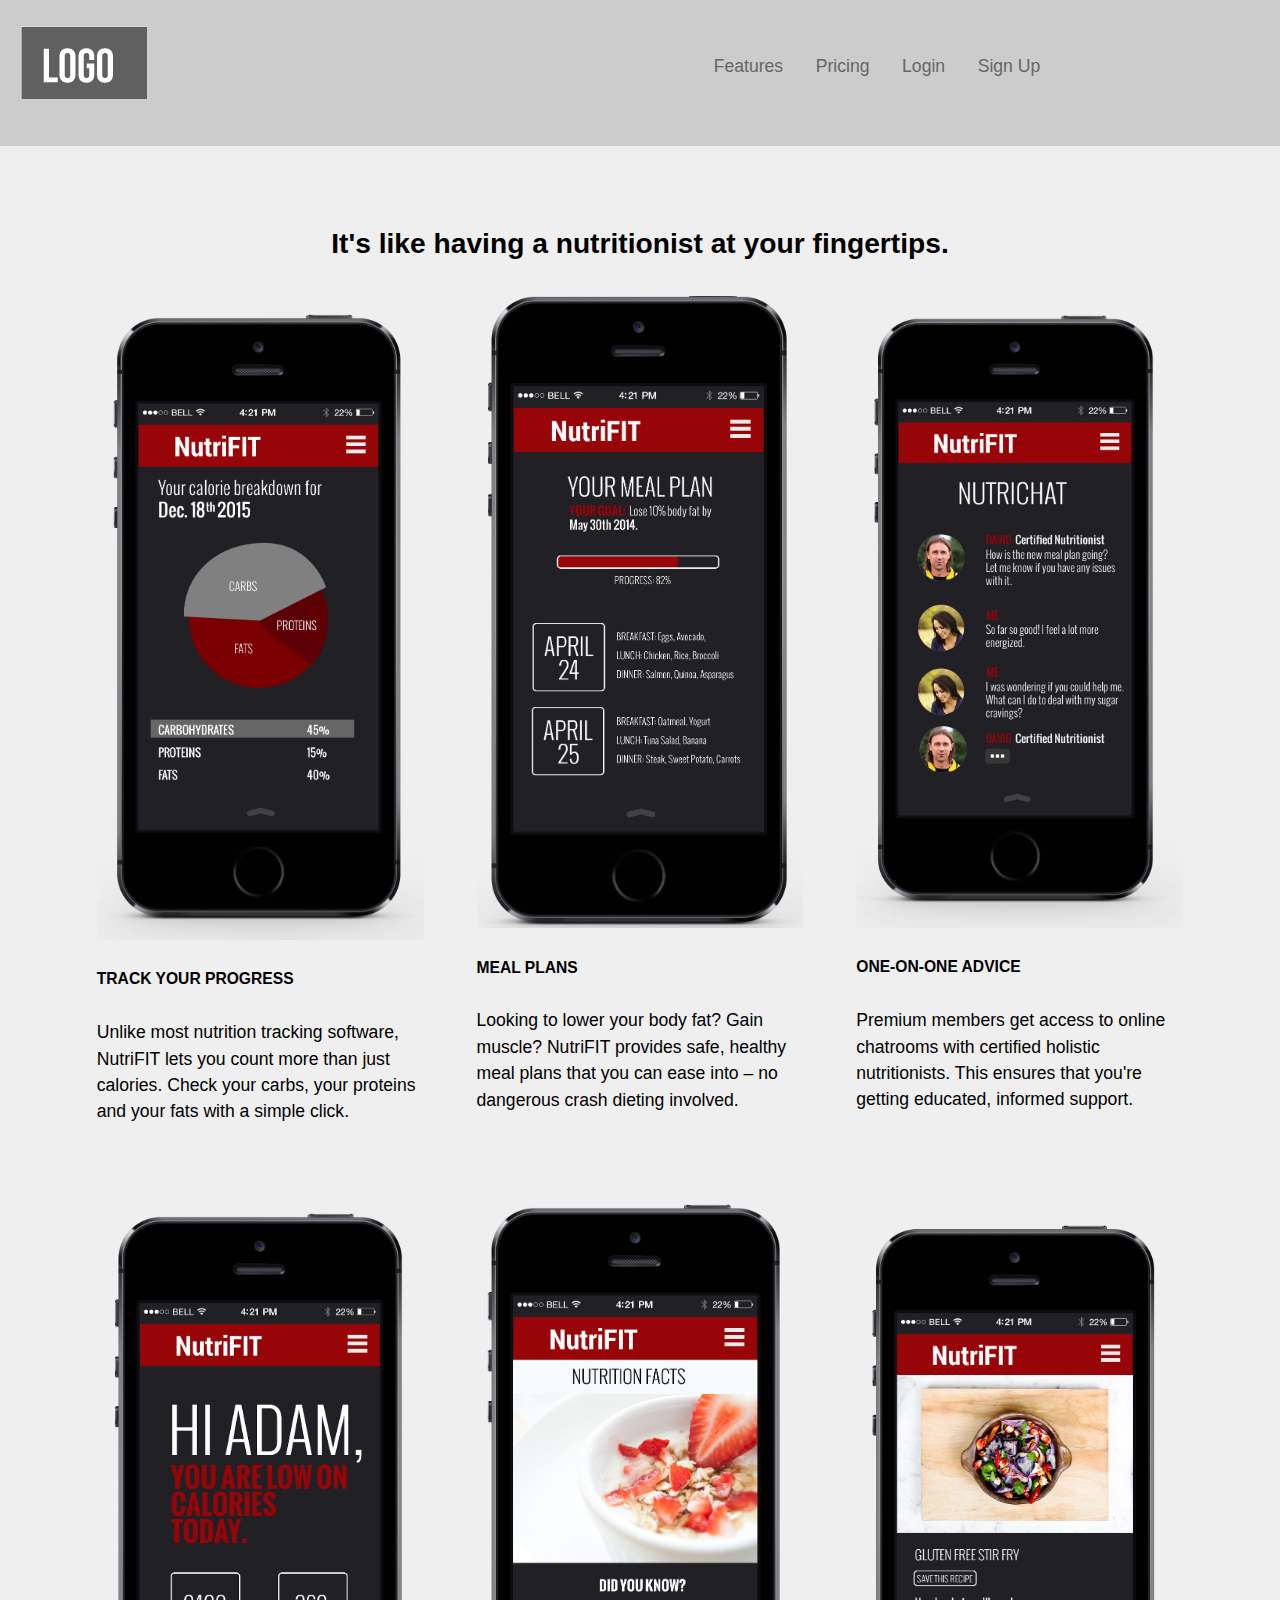
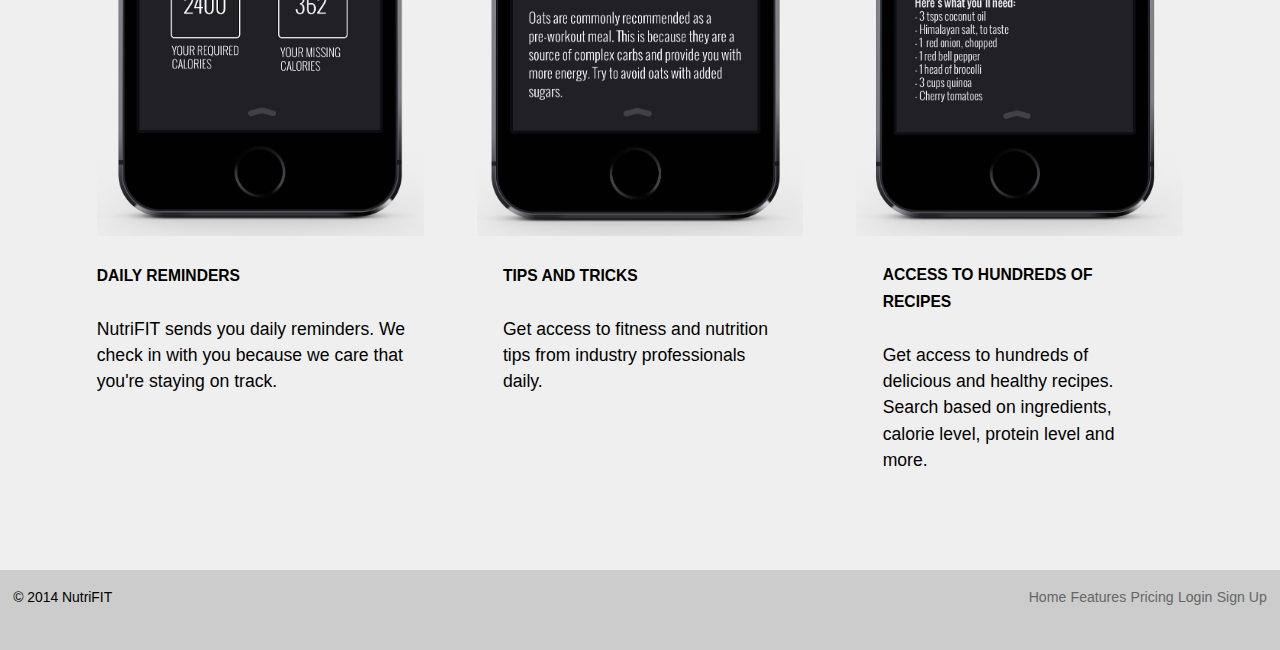
==== features.html @ 700e2582 "Initial Commit" ====
<!DOCTYPE html>
<html lang="en-ca">
<head>
  <meta charset="utf-8">
  <title>NutriFIT · The Cleaner Way To Get Fit!</title>
  <meta name="viewport" content="width=device-width,initial-scale=1">
  <link href="css/grid.css" rel="stylesheet">
  <link href="css/typography.css" rel="stylesheet">
  <link href="css/main.css" rel="stylesheet">
</head>
<body>

  <ul class="skip-links">
    <li><a href="#nav">Skip to Navigation</a></li>
    <li><a href="#main">Skip to the main content</a></li>
  </ul>

<header role="banner id="top" class="grid grid-middle section-dark masthead  pad-b-1-2">
  <div class="unit gutter-1-4 unit-xs-1-2 unit-s-1-2 unit-m-1-3 unit-l-1-3">

<div class="logo"> <a href="index.html"><img src="assets/logoplaceholder.png"> <alt="NutriFit Logo"></a></div>

  </div>

  <nav role="navigation" class="unit gutter-1-2 unit-xs-1 unit-s-1 unit-m-1-2 unit-l-1-2">
    <ul class="nav giga push-0">
      <li><a class="island-1-2" href="features.html">Features</a></li>
      <li><a class="island-1-2" href="pricing.html">Pricing</a></li>
      <li><a class="island-1-2" href="login.html">Login</a></li>
      <li><a class="island-1-2" href="signup.html">Sign Up</a></li>
    </ul>
  </nav>
</header>

<main role="main">


  <div class="grid section">

<div class="unit unit-xs-1 unit-s-1 unit-m-1- unit-l-1">
   <h2 class="push-0 pad-b">It's like having a nutritionist at your fingertips.</h2></div>

  <div class="unit unit-xs-1 unit-s-1 unit-m-1-2 unit-l-1-3">
      <figure class="gutter"><img class="img-flex" src="assets/mockups/progress.jpg"></figure><figcaption>
        <p class="milli gutter"><strong>TRACK YOUR PROGRESS</strong> <p><p class="gutter pad-b">Unlike most nutrition tracking software, NutriFIT lets you count more than just calories. Check your carbs, your proteins and your fats with a simple click.</p></figcaption>
    </div>

    <div class="unit unit-xs-1 unit-s-1 unit-m-1-2 unit-l-1-3">
      
      <figure class="gutter"><img class="img-flex" src="assets/mockups/mealplan.jpg"></figure>
      <figcaption>
        <p class="milli gutter"><strong>MEAL PLANS</strong> <p class="gutter pad-b">Looking to lower your body fat? Gain muscle? NutriFIT provides safe, healthy meal plans that you can ease into – no dangerous crash dieting involved. </p></figcaption>
    </div>

    <div class="unit unit-xs-1 unit-s-1 unit-m-1-2 unit-l-1-3">
      <figure class="gutter"><img class="img-flex" src="assets/mockups/nutrichatmockup.jpg"></figure>

        <figcaption><p class="milli gutter"><strong>ONE-ON-ONE ADVICE</strong> <p class="gutter pad-b">Premium members get access to online chatrooms with certified holistic nutritionists. This ensures that you're getting educated, informed support.</p></figcaption>
    </div>

      <div class="unit unit-xs-1 unit-s-1 unit-m-1-2 unit-l-1-3">
        <figure class="gutter pad-t"><img class="img-flex" src="assets/mockups/remindermockup.jpg"></figure>

        <figcaption><p class="milli gutter"><strong>DAILY REMINDERS</strong> <p class="gutter pad-b">NutriFIT sends you daily reminders. We check in with you because we care that you're staying on track.</p></figcaption>
    </div>

       <div class="unit unit-xs-1 unit-s-1 unit-m-1-2 unit-l-1-3">
    
        <figure class="gutter pad-t"><img class="img-flex" src="assets/mockups/tipsmockup.jpg"</figure>
        <figcaption><p class="milli pad-t gutter"><strong>TIPS AND TRICKS</strong> <p class="gutter">Get access to fitness and nutrition tips from industry professionals daily.</p></figcaption>
    </div>

 <div class="unit unit-xs-1 unit-s-1 unit-m-1-2 unit-l-1-3">
    
        <figure class="gutter pad-t"><img class="img-flex" src="assets/mockups/recipesmockup.jpg"</figure>
        <figcaption><p class="milli pad-t gutter"><strong>ACCESS TO HUNDREDS OF RECIPES</strong> <p class="gutter">Get access to hundreds of delicious and healthy recipes. Search based on ingredients, calorie level, protein level and more.</p></figcaption>
    </div>

    

  </div>

</main>

<footer role="contentinfo" class="grid island-1-2 section-dark">
  <div class="unit micro unit-xs-1 unit-s-1 unit-m-1-2 unit-l-1-3">
    <p class="copyright push-0">© 2014 NutriFIT
      <ul class="skip-links">
      <li><a href="#top">Back to top</a></li></ul>
    </p>
  </div>
  <div class="unit unit-xs-1 unit-s-1 unit-m-1-2 unit-l-2-3">
    <nav>
      <ul class="nav nav-footer milli push-0">
        <li><a href="index.html">Home</a></li>
        <li><a href="features.html">Features</a></li>
        <li><a href="pricing.html">Pricing</a></li>
        <li><a href="login.html">Login</a></li>
        <li><a href="signup.html">Sign Up</a></li>
      </ul>
    </nav>
  </div>
</footer>

</body>
</html>
---- css/grid.css ----
.grid {
  margin: 0;
  padding: 0;
  letter-spacing: -0.31em;
  text-rendering: optimizespeed;
  display: -webkit-flex;
  -webkit-flex-flow: row wrap;
  display: -ms-flexbox;
  -ms-flex-flow: row wrap;
}

.grid-bottom {
  -webkit-align-items: flex-end;
  -ms-align-items: flex-end;
}

.grid-middle {
  -webkit-align-items: center;
  -ms-align-items: center;
}

.opera-only :-o-prefocus, .grid {
  word-spacing: -0.43em;
}

.unit {
  letter-spacing: normal;
  text-rendering: auto;
  vertical-align: top;
  word-spacing: normal;
  display: inline-block;
  visibility: visible;
}

.grid-bottom .unit {
  vertical-align: bottom;
}

.grid-middle .unit {
  vertical-align: middle;
}

.unit-xs-hidden {
  display: none;
  visibility: hidden;
}

.unit-xs-1 {
  display: block;
  visibility: visible;
  width: 100%;
}

.unit-offset-xs-0 {
  margin-left: 0;
}

.unit-xs-1-2 {
  width: 50.0000%;
}

.unit-offset-xs-1-2 {
  margin-left: 50.0000%;
}

.unit-xs-1-3 {
  width: 33.3333%;
}

.unit-offset-xs-1-3 {
  margin-left: 33.3333%;
}

.unit-xs-2-3 {
  width: 66.6667%;
}

.unit-offset-xs-2-3 {
  margin-left: 66.6667%;
}

.unit-xs-1-4 {
  width: 25.0000%;
}

.unit-offset-xs-1-4 {
  margin-left: 25.0000%;
}

.unit-xs-3-4 {
  width: 75.0000%;
}

.unit-offset-xs-3-4 {
  margin-left: 75.0000%;
}

.unit-xs-1-2,.unit-xs-1-3,.unit-xs-2-3,.unit-xs-1-4,.unit-xs-3-4 {
  display: inline-block;
  visibility: visible;
}

@media only screen and (min-width: 25em) {

.unit-s-hidden {
  display: none;
  visibility: hidden;
}

.unit-s-1 {
  display: block;
  visibility: visible;
  width: 100%;
}

.unit-offset-s-0 {
  margin-left: 0;
}

.unit-s-1-2 {
  width: 50.0000%;
}

.unit-offset-s-1-2 {
  margin-left: 50.0000%;
}

.unit-s-1-3 {
  width: 33.3333%;
}

.unit-offset-s-1-3 {
  margin-left: 33.3333%;
}

.unit-s-2-3 {
  width: 66.6667%;
}

.unit-offset-s-2-3 {
  margin-left: 66.6667%;
}

.unit-s-1-4 {
  width: 25.0000%;
}

.unit-offset-s-1-4 {
  margin-left: 25.0000%;
}

.unit-s-3-4 {
  width: 75.0000%;
}

.unit-offset-s-3-4 {
  margin-left: 75.0000%;
}

.unit-s-1-2,.unit-s-1-3,.unit-s-2-3,.unit-s-1-4,.unit-s-3-4 {
  display: inline-block;
  visibility: visible;
}

}

@media only screen and (min-width: 38em) {

.unit-m-hidden {
  display: none;
  visibility: hidden;
}

.unit-m-1 {
  display: block;
  visibility: visible;
  width: 100%;
}

.unit-offset-m-0 {
  margin-left: 0;
}

.unit-m-1-2 {
  width: 50.0000%;
}

.unit-offset-m-1-2 {
  margin-left: 50.0000%;
}

.unit-m-1-3 {
  width: 33.3333%;
}

.unit-offset-m-1-3 {
  margin-left: 33.3333%;
}

.unit-m-2-3 {
  width: 66.6667%;
}

.unit-offset-m-2-3 {
  margin-left: 66.6667%;
}

.unit-m-1-4 {
  width: 25.0000%;
}

.unit-offset-m-1-4 {
  margin-left: 25.0000%;
}

.unit-m-3-4 {
  width: 75.0000%;
}

.unit-offset-m-3-4 {
  margin-left: 75.0000%;
}

.unit-m-1-2,.unit-m-1-3,.unit-m-2-3,.unit-m-1-4,.unit-m-3-4 {
  display: inline-block;
  visibility: visible;
}

}

@media only screen and (min-width: 60em) {

.unit-l-hidden {
  display: none;
  visibility: hidden;
}

.unit-l-1 {
  display: block;
  visibility: visible;
  width: 100%;
}

.unit-offset-l-0 {
  margin-left: 0;
}

.unit-l-1-2 {
  width: 50.0000%;
}

.unit-offset-l-1-2 {
  margin-left: 50.0000%;
}

.unit-l-1-3 {
  width: 33.3333%;
}

.unit-offset-l-1-3 {
  margin-left: 33.3333%;
}

.unit-l-2-3 {
  width: 66.6667%;
}

.unit-offset-l-2-3 {
  margin-left: 66.6667%;
}

.unit-l-1-4 {
  width: 25.0000%;
}

.unit-offset-l-1-4 {
  margin-left: 25.0000%;
}

.unit-l-3-4 {
  width: 75.0000%;
}

.unit-offset-l-3-4 {
  margin-left: 75.0000%;
}

.unit-l-1-2,.unit-l-1-3,.unit-l-2-3,.unit-l-1-4,.unit-l-3-4 {
  display: inline-block;
  visibility: visible;
}

}
---- css/typography.css ----
html {
  font: normal 100%/1.5 sans-serif;
}

h1, h2, h3, h4, h5, h6,
p, ul, ol, dl, dd, figure,
blockquote, details, hr,
fieldset, pre, table {
  margin: 0 0 1.5rem;
}

.yotta {
  font-size: 2.2807rem;
  line-height: 1.3154;
}

.zetta {
  font-size: 2.0273rem;
  line-height: 1.4798;
}

h1, .exa {
  font-size: 1.8020rem;
  line-height: 1.6648;
}

h2, .peta {
  font-size: 1.6018rem;
  line-height: 1.8729;
}

h3, .tera {
  font-size: 1.4238rem;
  line-height: 1.0535;
}

h4, .giga {
  font-size: 1.2656rem;
  line-height: 1.1852;
}

h5, .mega {
  font-size: 1.1250rem;
  line-height: 1.3333;
}

h6, .kilo {
  font-size: 1.0000rem;
  line-height: 1.5000;
}

small, .milli {
  font-size: 0.8889rem;
  line-height: 1.6875;
}

.micro {
  font-size: 0.7901rem;
  line-height: 1.8984;
}

sub,
sup {
  font-size: 75%;
  line-height: 1px;
  position: relative;
  vertical-align: baseline;
}

sup {
  top: -0.5em;
}

sub {
  bottom: -0.25em;
}

.push {
  margin-bottom: 1.5rem;
}

.push-none, .push-0 {
  margin-bottom: 0;
}

.push-double, .push-2 {
  margin-bottom: 3.0000rem;
}

.push-half, .push-1-2 {
  margin-bottom: 0.7500rem;
}

.pad-top, .pad-t {
  padding-top: 1.5rem;
}

.pad-bottom, .pad-b {
  padding-bottom: 1.5rem;
}

.pad-top-double, .pad-t-2 {
  padding-top: 3.0000rem;
}

.pad-bottom-double, .pad-b-2 {
  padding-bottom: 3.0000rem;
}

.pad-top-half, .pad-t-1-2 {
  padding-top: 0.7500rem;
}

.pad-bottom-half, .pad-b-1-2 {
  padding-bottom: 0.7500rem;
}

.island {
  padding: 1.5rem;
}

.island-half, .island-1-2 {
  padding: 0.7500rem;
}

.island-double, .island-2 {
  padding: 3.0000rem;
}

.gutter {
  padding-left: 1.5rem;
  padding-right: 1.5rem;
}

.gutter-half, .gutter-1-2 {
  padding-left: 0.7500rem;
  padding-right: 0.7500rem;
}

.gutter-double, .gutter-2 {
  padding-left: 3.0000rem;
  padding-right: 3.0000rem;
}
---- css/main.css ----
@-moz-viewport { width: device-width; scale: 1; }
@-ms-viewport { width: device-width; scale: 1; }
@-o-viewport { width: device-width; scale: 1; }
@-webkit-viewport { width: device-width; scale: 1; }
@viewport { width: device-width; scale: 1; }

html {
  margin: 0;
  padding: 0;
  box-sizing: border-box;

  -moz-text-size-adjust: 100%;
  -ms-text-size-adjust: 100%;
  -webkit-text-size-adjust: 100%;
  text-size-adjust: 100%;
}

@media only screen and (min-width: 60em) {

  html {
    font-size: 110%;
  }

}

@media only screen and (min-width: 90em) {

  html {
    font-size: 120%;
  }

}

@media only screen and (min-width: 120em) {

  html {
    font-size: 130%;
  }

}

*, *:before, *:after {
  box-sizing: inherit;
}

body {
  margin: 0;
  padding: 0;
}

.buttonlink
  {display: block;
    margin: 0 auto;
    border: solid 1px white;
    border-radius: 3px;
    text-align: center;
    padding: 2px 6px 2px 6px;
    height: 2rem;
    width: 12rem;
  }

.logo {
    width: 2rem;
    height: auto;
    float: left;
    margin: 1.5rem 5%;
    display: block;
}  

.img-flex {
  display: block;
  width: 100%;
}

.masthead {
  overflow: hidden;
}

.title {
  text-align: center;
}

.nav {
  padding: 0;
  clear: both;
}

.nav li {
  display: block;
}

.blurb {
  max-width: 35em;
  margin: 0 auto;
}

.section-intro {
  /*background-image: url("/Users/apple/Documents/GRAPHIC DESIGN II/saas-prototype/assets/edits/intropic.jpg");*/
  background-color: #666666;
  background-position:  absolute;
  background-size: 100%;
  padding: 7rem;
  background-repeat: none;
}

h1{
  text-align: center;
  color: white;
  line-height: 1.8rem;
}

h2 {
  text-align: center;
}

.form {
  padding: 3rem;
}

h3 {
  text-align: center;
  line-height:1.75rem;
}

h4 {
  text-align: center;
  line-height:1rem;
  font-size: .75rem;
}





blockquote {
    font-family: Georgia, serif;
    font-size: 1.75rem;
    font-style: italic;
    margin: 0.25em 0;
    padding: 0.35em 1rem;
    line-height: 2rem;
    color: #383838;
    text-align:left;
}


blockquote cite {
    color: #999999;
    font-size: 1rem;
    display: block;
    margin-top: 1rem;
}

.intro-text {
  text-align: center;
  color: white;
}


.nav a,
.nav a:link,
.nav a:visited {
  display: block;

  color: #666666;
  text-decoration: none;
  font-size: 1rem;
}

.nav a:hover,
.nav a:focus,
.nav a:active {
  background-color: #666666;
  color: #fff;
}

a,
a:link,
a:visited,
a:active {
  color:#666666;
  text-decoration: none;
}

a:hover,
a:focus {
  color: #000;
  text-decoration: none;
}

button a,
button a:hover,
button a:focus,
button a:active,
button a:link,
button a:visited {
  color: #ffffff;
  font-size: 1rem;
}

.section-dark {
  background-color: #ccc;
}

.section-mid {
  background-color: #e2e2e2;
}

.section {
  background-color: #efefef;
  padding: 4rem;
}

.intro {
  text-align: center;
}

.iconcap {
  text-align: center;
}

button {
  color: white;
  background-color: #060606;
  border: solid white 1px;
  font-size: 1rem;
  padding: .5rem;
  border-radius: 5px;
  margin: 0 auto;
  float: left;
}


a:focus {
  outline: 3px solid #000;
}

.skip-links {
  margin:0;
  padding:0;
  list-style-type:none;

}

.skip-links a {
  position:absolute;
  top: -3em;
  background-color: #000;
  color: #fff;
  padding: 0.5em 0.75em;
  font-weight: bold;
  text-decoration: none;
  font-size:1.25em;
}

.skip-links a:focus {
  top: 0;
}

.formnote {
  text-align: left;
  font-size: .5rem;
}

@media only screen and (min-width: 25em) {

  .nav a {
    text-align: center;
  }

  .nav li {
    display: inline-block;
  }

  .nav-footer a,
  .nav-footer a:link,
  .nav-footer a:visited {
    display: inline-block;
    font-size: .80rem;
    text-align: right;
  }

  .nav-footer li:last-child::after {
    content: none;
  }

  .copyright {
    text-align: center;
  }

}

@media only screen and (min-width: 38em) {

  .title,
  .nav {
    text-align: right;
  }

  .copyright {
    text-align: left;
  }

  .nav-footer {
    text-align: right;
  }

  .nav a,
  .nav a:link,
  .nav a:visited {
  display: block;

  color: #666666;
  text-decoration: none;
  text-align: right;
}

.nav a:hover,
.nav a:focus,
.nav a:active {
  background-color: #666666;
  color: #fff;
}

}

@media only screen and (min-width: 60em) {

}
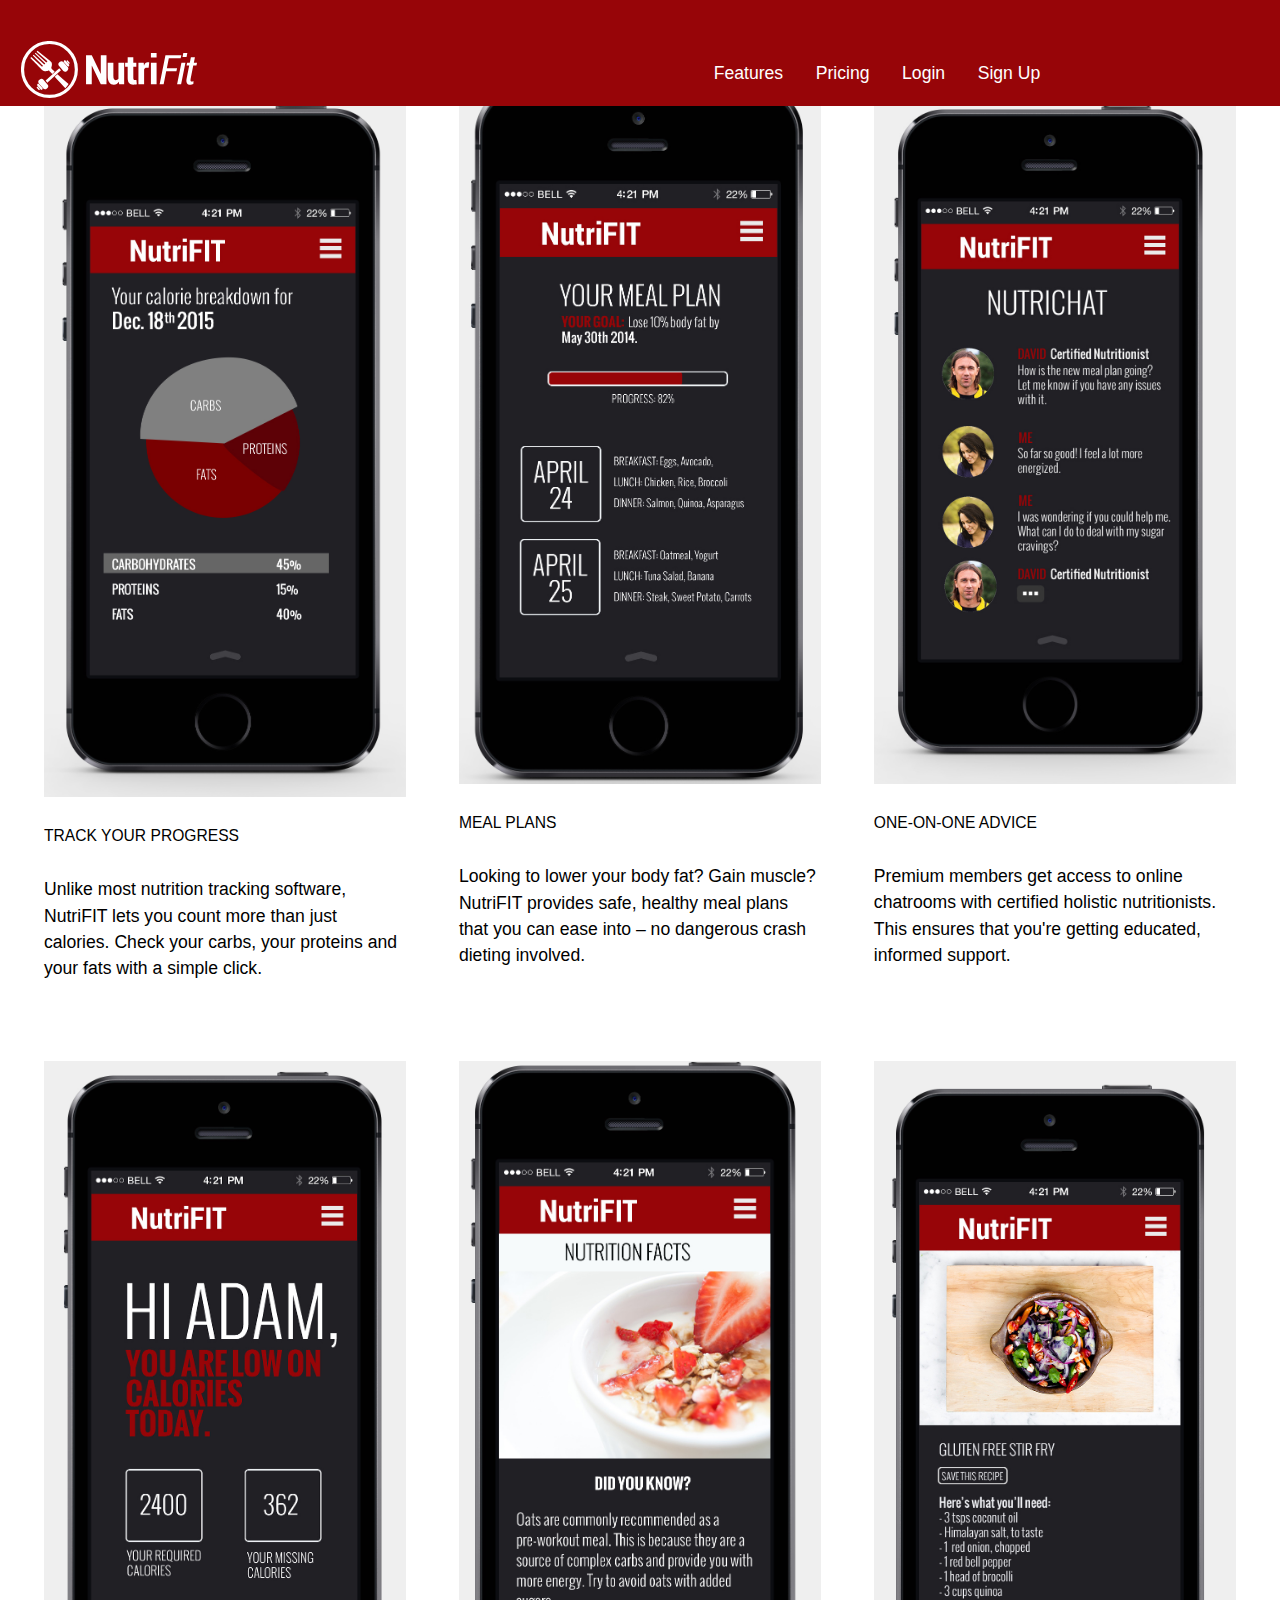
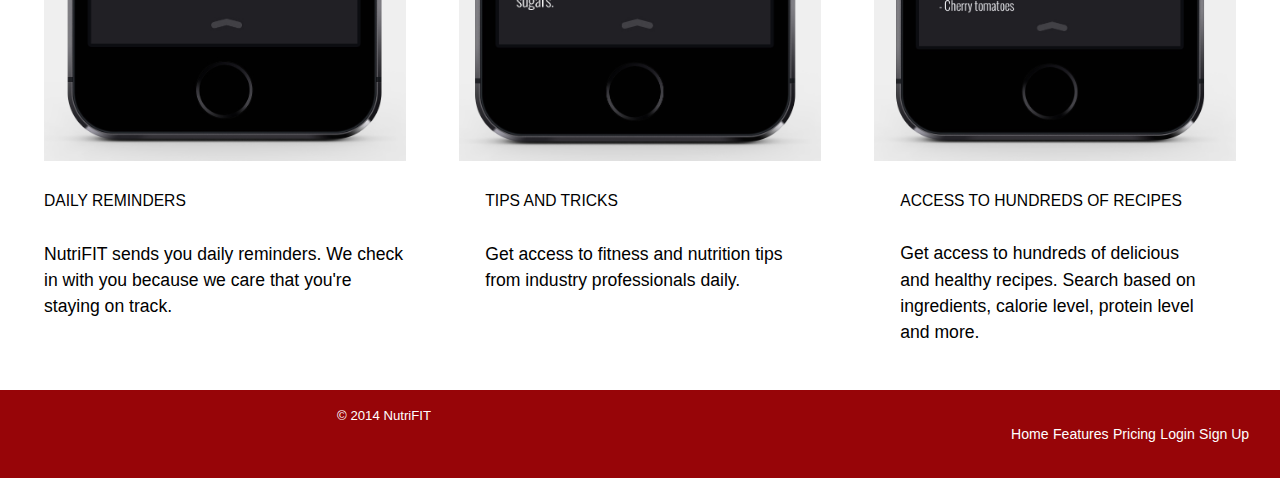
==== commit cbdae302: "Changes" ====
--- a/features.html
+++ b/features.html
@@ -18,7 +18,7 @@
 <header role="banner id="top" class="grid grid-middle section-dark masthead  pad-b-1-2">
   <div class="unit gutter-1-4 unit-xs-1-2 unit-s-1-2 unit-m-1-3 unit-l-1-3">
 
-<div class="logo"> <a href="index.html"><img src="assets/logoplaceholder.png"> <alt="NutriFit Logo"></a></div>
+<div class="logo"> <a href="index.html"><img src="logos/logo.svg"> <alt="NutriFit Logo"></a></div>
 
   </div>
 
--- a/css/grid.css
+++ b/css/grid.css
@@ -1,6 +1,6 @@
 .grid {
   margin: 0;
-  padding: 0;
+  padding-top: 90px;
   letter-spacing: -0.31em;
   text-rendering: optimizespeed;
   display: -webkit-flex;
@@ -100,7 +100,7 @@
   visibility: visible;
 }
 
-@media only screen and (min-width: 25em) {
+@media only screen and (min-width: 20em) {
 
 .unit-s-hidden {
   display: none;
--- a/css/typography.css
+++ b/css/typography.css
@@ -1,5 +1,5 @@
 html {
-  font: normal 100%/1.5 sans-serif;
+  font: normal 100%/1.5 oswald, sans-serif;
 }
 
 h1, h2, h3, h4, h5, h6,
--- a/css/main.css
+++ b/css/main.css
@@ -39,6 +39,7 @@
 
 }
 
+
 *, *:before, *:after {
   box-sizing: inherit;
 }
@@ -47,6 +48,32 @@
   margin: 0;
   padding: 0;
 }
+
+.signup-link {
+  border: solid 1px white;
+  border-radius: 3px;
+}
+
+.smicon {
+  width: 30%;
+  padding: 1rem;
+}
+
+.smicon:hover {
+  border: solid 2px white;
+  border-radius: 900px;
+}
+
+li {
+  font-weight: 300;
+}
+
+ .copyright {
+    text-align: right;
+    font-family: helvetica;
+    font-size: .75rem;
+    color: white;
+  }
 
 .buttonlink
   {display: block;
@@ -56,11 +83,25 @@
     text-align: center;
     padding: 2px 6px 2px 6px;
     height: 2rem;
-    width: 12rem;
-  }
+    width: 12rem;    
+    font-family: oswald, sans-serif;
+    font-size: 1rem;
+    color: white;
+  }
+
+.buttonlink:hover {
+  background-color: #7c0508;
+  border-radius: 3px;
+}
+
+
+
+footer {
+  background-color: #970508;
+}
 
 .logo {
-    width: 2rem;
+    width: 10rem;
     height: auto;
     float: left;
     margin: 1.5rem 5%;
@@ -74,6 +115,12 @@
 
 .masthead {
   overflow: hidden;
+  background-color: #970508;
+  position: fixed;
+  top: 0;
+  width: 100%;
+  height: 6rem;
+  padding-top: 15px;
 }
 
 .title {
@@ -83,54 +130,93 @@
 .nav {
   padding: 0;
   clear: both;
+
 }
 
 .nav li {
   display: block;
+  padding: left 2rem;
+  font-weight: 200;
 }
 
 .blurb {
   max-width: 35em;
   margin: 0 auto;
-}
+  font-weight: 200;
+}
+
 
 .section-intro {
-  /*background-image: url("/Users/apple/Documents/GRAPHIC DESIGN II/saas-prototype/assets/edits/intropic.jpg");*/
+  background-image: url("/Users/apple/Desktop/saas-website/assets/edits/abs.jpg");;
   background-color: #666666;
-  background-position:  absolute;
-  background-size: 100%;
-  padding: 7rem;
+  background-size: cover;
   background-repeat: none;
+  width:100%;
+}
+
+.sectionfeatures {
+  background-color: #efefef;
+  padding: 3rem;
+}
+
+.sectionreviews {
+  background-color: white;
 }
 
 h1{
   text-align: center;
   color: white;
   line-height: 1.8rem;
+  font-family: oswald, sans-serif;
+  font-weight: 300;
+  line-height:2rem;
+  font-size: 2.25rem;
+
 }
 
 h2 {
   text-align: center;
+  font-family: oswald, sans-serif;
+  font-size: 2rem;
+  font-weight: 400;
+  line-height: 2.25rem;
 }
 
 .form {
+  padding-top: 60px;
   padding: 3rem;
+  margin: 0 auto;
+  display: block;
+  max-width: 30em;
+}
+
+.toplabel {
+  display: block;
+}
+
+.field {
+  width: 100%;
 }
 
 h3 {
   text-align: center;
   line-height:1.75rem;
+  font-weight: 300;
+}
+
+figcaption {
+  text-align: left;
+  font-family: oswald, sans-serif;
+  font-size: 1.5 rem;
+  font-weight: 300;
 }
 
 h4 {
   text-align: center;
-  line-height:1rem;
+  line-height: 1rem;
   font-size: .75rem;
-}
-
-
-
-
+  font-weight: 300;
+}
 
 blockquote {
     font-family: Georgia, serif;
@@ -154,39 +240,37 @@
 .intro-text {
   text-align: center;
   color: white;
-}
-
+  font-family: oswald, sans-serif;
+  font-weight: 400;
+  font-size: 1rem;
+
+}
+
+p { 
+
+  }
 
 .nav a,
 .nav a:link,
 .nav a:visited {
   display: block;
-
-  color: #666666;
+  color: #ffffff;
   text-decoration: none;
   font-size: 1rem;
+  font-family: oswald, sans-serif;
+  font-weight: 200;
+  background-color: none;
 }
 
 .nav a:hover,
 .nav a:focus,
-.nav a:active {
-  background-color: #666666;
-  color: #fff;
-}
-
-a,
-a:link,
-a:visited,
-a:active {
-  color:#666666;
-  text-decoration: none;
-}
-
-a:hover,
-a:focus {
-  color: #000;
-  text-decoration: none;
-}
+.nav a:active, {
+  background-color: #7c0508;
+  font-weight: 200;
+  border-radius: 3px;
+}
+
+
 
 button a,
 button a:hover,
@@ -198,16 +282,15 @@
   font-size: 1rem;
 }
 
-.section-dark {
-  background-color: #ccc;
-}
-
-.section-mid {
-  background-color: #e2e2e2;
+a,
+a:focus,
+a:active,
+a:link,
+a:visited {
+  text-decoration: none;
 }
 
 .section {
-  background-color: #efefef;
   padding: 4rem;
 }
 
@@ -217,6 +300,10 @@
 
 .iconcap {
   text-align: center;
+}
+
+.icon {
+  padding: 2rem;
 }
 
 button {
@@ -225,7 +312,7 @@
   border: solid white 1px;
   font-size: 1rem;
   padding: .5rem;
-  border-radius: 5px;
+  border-radius: 3px;
   margin: 0 auto;
   float: left;
 }
@@ -233,6 +320,7 @@
 
 a:focus {
   outline: 3px solid #000;
+  background-color: #666666;
 }
 
 .skip-links {
@@ -259,13 +347,77 @@
 
 .formnote {
   text-align: left;
+  margin: auto;
+  display: block;
   font-size: .5rem;
-}
-
-@media only screen and (min-width: 25em) {
+  font-family: helvetica, sans-serif;
+}
+
+.formnote a {
+  color: black;
+  font-size: .5rem;
+  font-family: helvetica, sans-serif;
+}
+
+.formnote a:hover{
+  color: grey;
+  font-size: .5rem;
+  font-family: helvetica, sans-serif;
+}
+
+.sectionblack {
+  background-color: #232323;
+  color: white;
+  padding: 2rem;
+  width: 100%;
+}
+
+/*medium screen*/
+
+@media only screen and (min-width: 38em) {
+
+  .section-intro {
+  background-image: url("/Users/apple/Desktop/saas-website/assets/edits/abs.jpg");;
+  background-color: #666666;
+  background-size: cover;
+  background-repeat: none;
+  height: 500px;
+}
+
+
+  .title,
+  .nav {
+    text-align: right;
+  }
+
+  .nav-footer {
+    text-align: right;
+  }
+
+  .nav a,
+  .nav a:link,
+  .nav a:visited {
+  display: block;
+  font-weight: 200;
+  color: #ffffff;
+  text-decoration: none;
+  text-align: right;
+}
+
+.intro-text {
+  text-align: center;
+  color: white;
+  font-weight: 300;
+}
+
+
+/*small screen*/
+
+@media only screen and (min-width: 20em) {
 
   .nav a {
     text-align: center;
+    margin: auto;
   }
 
   .nav li {
@@ -277,53 +429,58 @@
   .nav-footer a:visited {
     display: inline-block;
     font-size: .80rem;
+  }
+
+  .nav-footer {
+    padding: 1rem;
+  }
+
+
+
+  .section {
+  padding: 1rem;
+}
+
+
+h1 {
+  text-align: center;
+  font-size: 2rem;
+}
+
+  .copyright {
     text-align: right;
   }
 
-  .nav-footer li:last-child::after {
-    content: none;
-  }
-
-  .copyright {
+    .intro-text {
+    text-align: left;
+  }
+
+.section-intro {
+  background-image: url("/Users/apple/Desktop/saas-website/assets/edits/abs.jpg");;
+  background-repeat: none;
+  width: 100%;
+}
+
+  p {
+    text-align: left;
+    font-weight: 200;
+  }
+
+  .sectionfeatures {
+    padding: 1.25rem;
+  }
+
+
+@media only screen and (min-width: 60em) {
+.section-intro {
+  background-image: url("/Users/apple/Desktop/saas-website/assets/edits/abs.jpg");;
+  background-size: cover;
+  background-repeat: none;
+}
+
+.intro-text {
     text-align: center;
   }
-
-}
-
-@media only screen and (min-width: 38em) {
-
-  .title,
-  .nav {
-    text-align: right;
-  }
-
-  .copyright {
-    text-align: left;
-  }
-
-  .nav-footer {
-    text-align: right;
-  }
-
-  .nav a,
-  .nav a:link,
-  .nav a:visited {
-  display: block;
-
-  color: #666666;
-  text-decoration: none;
-  text-align: right;
-}
-
-.nav a:hover,
-.nav a:focus,
-.nav a:active {
-  background-color: #666666;
-  color: #fff;
-}
-
-}
-
-@media only screen and (min-width: 60em) {
+}
 
 }